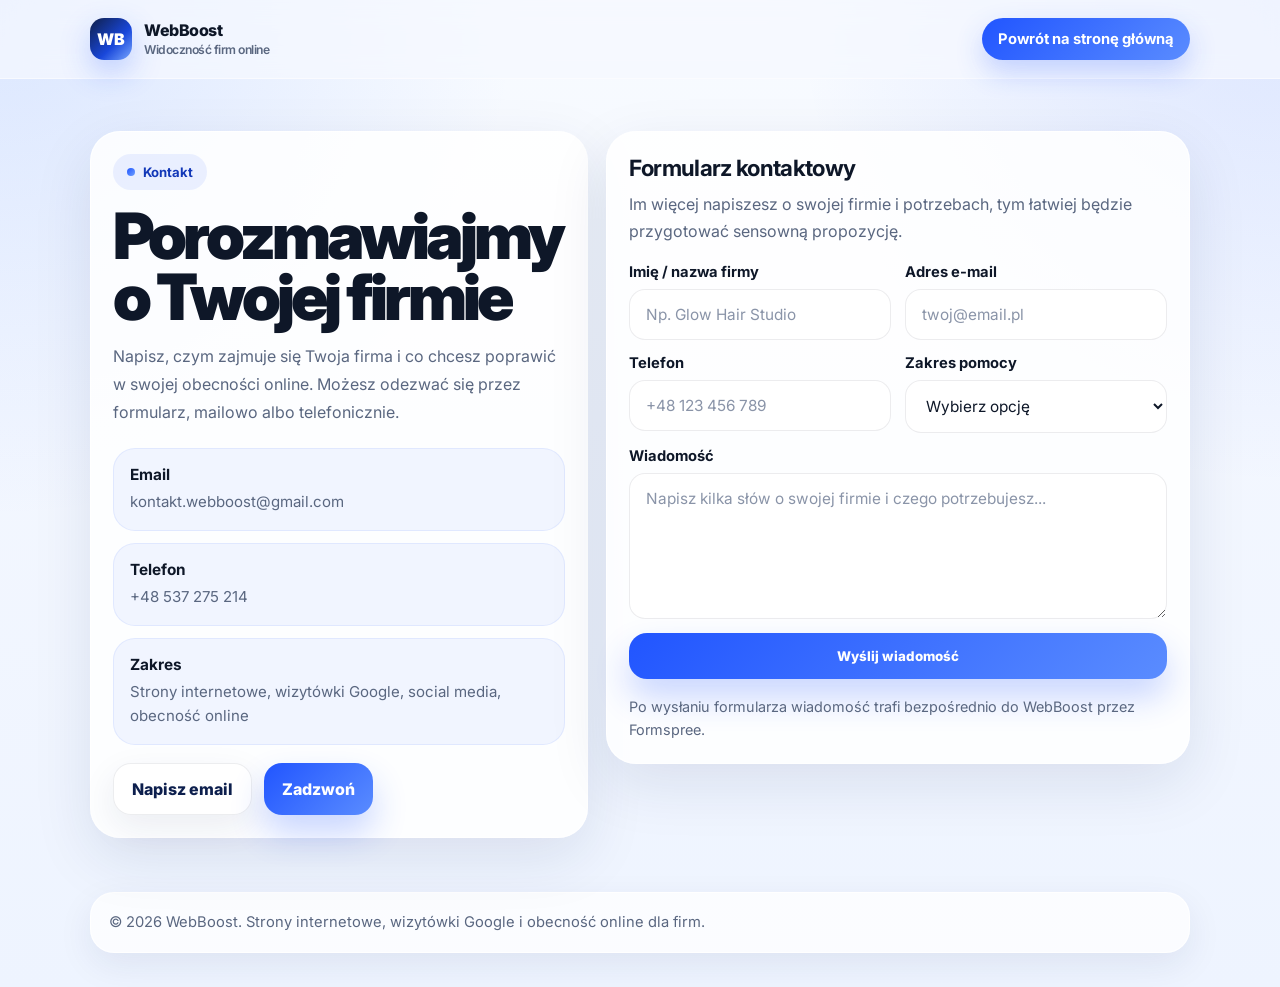
==== kontakt.html @ 1b273b96 "Create kontakt.html" ====
<!DOCTYPE html>
<html lang="pl">
<head>
  <meta charset="UTF-8" />
  <meta name="viewport" content="width=device-width, initial-scale=1.0" />
  <title>Kontakt — WebBoost</title>
  <meta
    name="description"
    content="Skontaktuj się z WebBoost w sprawie strony internetowej, wizytówki Google lub obecności firmy w internecie."
  />
  <link rel="preconnect" href="https://fonts.googleapis.com" />
  <link rel="preconnect" href="https://fonts.gstatic.com" crossorigin />
  <link
    href="https://fonts.googleapis.com/css2?family=Inter:wght@400;500;600;700;800;900&display=swap"
    rel="stylesheet"
  />

  <style>
    :root {
      --bg: #f5f8ff;
      --bg-soft: #edf3ff;
      --surface: rgba(255, 255, 255, 0.88);
      --surface-strong: #ffffff;
      --text: #0e1728;
      --text-soft: #5a6780;
      --line: rgba(16, 24, 40, 0.08);
      --primary: #2155ff;
      --primary-2: #5a8cff;
      --primary-dark: #1238b8;
      --accent: #0d1f4d;
      --shadow: 0 20px 60px rgba(22, 38, 90, 0.10);
      --shadow-soft: 0 12px 35px rgba(22, 38, 90, 0.08);
      --radius-xl: 30px;
      --radius-lg: 24px;
      --radius-md: 18px;
      --radius-sm: 14px;
      --container: 1100px;
      --transition: 0.3s ease;
    }

    * {
      box-sizing: border-box;
      margin: 0;
      padding: 0;
    }

    html {
      scroll-behavior: smooth;
    }

    body {
      font-family: "Inter", sans-serif;
      background:
        radial-gradient(circle at top left, rgba(90, 140, 255, 0.18), transparent 32%),
        radial-gradient(circle at top right, rgba(33, 85, 255, 0.12), transparent 30%),
        linear-gradient(180deg, #f8fbff 0%, #f3f7ff 42%, #eef4ff 100%);
      color: var(--text);
      min-height: 100vh;
      overflow-x: hidden;
    }

    a {
      text-decoration: none;
      color: inherit;
    }

    .container {
      width: min(100% - 28px, var(--container));
      margin: 0 auto;
    }

    .site-header {
      position: sticky;
      top: 0;
      z-index: 1000;
      backdrop-filter: blur(14px);
      background: rgba(245, 248, 255, 0.72);
      border-bottom: 1px solid rgba(255, 255, 255, 0.55);
    }

    .nav {
      display: flex;
      align-items: center;
      justify-content: space-between;
      gap: 16px;
      min-height: 78px;
    }

    .brand {
      display: flex;
      align-items: center;
      gap: 12px;
      font-weight: 800;
      font-size: 1rem;
      letter-spacing: -0.03em;
    }

    .brand-mark {
      width: 42px;
      height: 42px;
      border-radius: 14px;
      background: linear-gradient(135deg, #0f1f49 0%, #1947da 60%, #79a7ff 100%);
      display: grid;
      place-items: center;
      color: white;
      font-weight: 900;
      box-shadow: 0 12px 30px rgba(33, 85, 255, 0.25);
      flex-shrink: 0;
    }

    .brand-text span {
      display: block;
      line-height: 1;
    }

    .brand-text small {
      display: block;
      color: var(--text-soft);
      font-size: 0.76rem;
      font-weight: 600;
      margin-top: 4px;
    }

    .nav-back {
      display: inline-flex;
      align-items: center;
      justify-content: center;
      padding: 12px 16px;
      border-radius: 999px;
      background: linear-gradient(135deg, var(--primary), var(--primary-2));
      color: white;
      font-weight: 700;
      font-size: 0.92rem;
      box-shadow: 0 12px 28px rgba(33, 85, 255, 0.24);
      transition: var(--transition);
    }

    .nav-back:hover {
      transform: translateY(-2px);
    }

    .contact-page {
      padding: 36px 0 46px;
    }

    .contact-grid-main {
      display: grid;
      gap: 18px;
    }

    .contact-info,
    .contact-form-wrap {
      background: rgba(255,255,255,0.84);
      border: 1px solid rgba(255,255,255,0.92);
      border-radius: 30px;
      box-shadow: var(--shadow);
      padding: 22px;
    }

    .eyebrow {
      width: fit-content;
      display: inline-flex;
      align-items: center;
      gap: 8px;
      padding: 10px 14px;
      border-radius: 999px;
      background: rgba(33, 85, 255, 0.08);
      color: var(--primary-dark);
      font-weight: 700;
      font-size: 0.82rem;
      margin-bottom: 16px;
    }

    .dot {
      width: 8px;
      height: 8px;
      border-radius: 999px;
      background: linear-gradient(135deg, #2155ff, #6ea0ff);
    }

    h1 {
      font-size: clamp(2rem, 7vw, 4rem);
      line-height: 0.95;
      letter-spacing: -0.06em;
      font-weight: 900;
      margin-bottom: 14px;
    }

    .lead {
      color: var(--text-soft);
      line-height: 1.75;
      font-size: 1rem;
      margin-bottom: 22px;
    }

    .info-cards {
      display: grid;
      gap: 12px;
    }

    .info-card {
      padding: 16px;
      border-radius: 22px;
      background: rgba(33, 85, 255, 0.05);
      border: 1px solid rgba(33, 85, 255, 0.08);
    }

    .info-card strong {
      display: block;
      margin-bottom: 6px;
      font-size: 0.96rem;
    }

    .info-card span {
      color: var(--text-soft);
      line-height: 1.6;
      font-size: 0.94rem;
    }

    .quick-actions {
      display: flex;
      flex-direction: column;
      gap: 12px;
      margin-top: 18px;
    }

    .btn {
      border: none;
      cursor: pointer;
      font-family: inherit;
      transition: transform var(--transition), box-shadow var(--transition), background var(--transition);
    }

    .btn-primary,
    .btn-secondary {
      display: inline-flex;
      justify-content: center;
      align-items: center;
      gap: 10px;
      padding: 15px 18px;
      border-radius: 18px;
      font-weight: 800;
    }

    .btn-primary {
      background: linear-gradient(135deg, var(--primary), var(--primary-2));
      color: white;
      box-shadow: 0 18px 34px rgba(33, 85, 255, 0.24);
    }

    .btn-secondary {
      background: rgba(255,255,255,0.85);
      color: var(--accent);
      border: 1px solid rgba(20, 30, 60, 0.08);
      box-shadow: var(--shadow-soft);
    }

    .btn:hover {
      transform: translateY(-2px);
    }

    .contact-form-wrap h2 {
      font-size: 1.4rem;
      margin-bottom: 10px;
      letter-spacing: -0.03em;
    }

    .contact-form-wrap p {
      color: var(--text-soft);
      line-height: 1.7;
      margin-bottom: 18px;
    }

    .contact-form {
      display: grid;
      gap: 14px;
    }

    .form-grid {
      display: grid;
      gap: 14px;
    }

    .form-group {
      display: flex;
      flex-direction: column;
      gap: 8px;
    }

    .form-group label {
      font-size: 0.92rem;
      font-weight: 700;
      color: var(--text);
    }

    .form-group input,
    .form-group select,
    .form-group textarea {
      width: 100%;
      border: 1px solid rgba(16, 24, 40, 0.08);
      background: rgba(255,255,255,0.88);
      color: var(--text);
      border-radius: 16px;
      padding: 15px 16px;
      font-size: 0.96rem;
      font-family: inherit;
      outline: none;
      transition: 0.25s ease;
      box-shadow: inset 0 1px 0 rgba(255,255,255,0.4);
    }

    .form-group input::placeholder,
    .form-group textarea::placeholder {
      color: #8a94a8;
    }

    .form-group textarea {
      resize: vertical;
      min-height: 140px;
    }

    .form-group input:focus,
    .form-group select:focus,
    .form-group textarea:focus {
      border-color: rgba(33, 85, 255, 0.35);
      box-shadow: 0 0 0 4px rgba(33, 85, 255, 0.08);
    }

    .submit-btn {
      width: 100%;
    }

    .form-note {
      color: var(--text-soft);
      font-size: 0.9rem;
      line-height: 1.6;
      margin-top: 2px;
    }

    .success-box {
      display: none;
      margin-top: 14px;
      padding: 14px 16px;
      border-radius: 16px;
      background: rgba(30, 166, 114, 0.10);
      border: 1px solid rgba(30, 166, 114, 0.18);
      color: #11704d;
      font-weight: 700;
      line-height: 1.5;
    }

    .site-footer {
      padding: 0 0 34px;
    }

    .footer-box {
      padding: 18px;
      border-radius: 24px;
      background: rgba(255,255,255,0.75);
      border: 1px solid rgba(255,255,255,0.88);
      box-shadow: var(--shadow-soft);
      color: var(--text-soft);
      font-size: 0.92rem;
      line-height: 1.6;
    }

    @media (min-width: 760px) {
      .quick-actions {
        flex-direction: row;
      }

      .form-grid {
        grid-template-columns: repeat(2, 1fr);
      }

      .form-group.full {
        grid-column: 1 / -1;
      }
    }

    @media (min-width: 980px) {
      .contact-page {
        padding: 52px 0 54px;
      }

      .contact-grid-main {
        grid-template-columns: 0.92fr 1.08fr;
        align-items: start;
      }
    }
  </style>
</head>
<body>
  <header class="site-header">
    <div class="container nav">
      <a href="index.html" class="brand">
        <div class="brand-mark">WB</div>
        <div class="brand-text">
          <span>WebBoost</span>
          <small>Widoczność firm online</small>
        </div>
      </a>

      <a href="index.html" class="nav-back">Powrót na stronę główną</a>
    </div>
  </header>

  <main class="contact-page">
    <div class="container">
      <div class="contact-grid-main">
        <section class="contact-info">
          <div class="eyebrow">
            <span class="dot"></span>
            Kontakt
          </div>

          <h1>Porozmawiajmy o Twojej firmie</h1>
          <p class="lead">
            Napisz, czym zajmuje się Twoja firma i co chcesz poprawić w swojej obecności online.
            Możesz odezwać się przez formularz, mailowo albo telefonicznie.
          </p>

          <div class="info-cards">
            <div class="info-card">
              <strong>Email</strong>
              <span>kontakt.webboost@gmail.com</span>
            </div>

            <div class="info-card">
              <strong>Telefon</strong>
              <span>+48 537 275 214</span>
            </div>

            <div class="info-card">
              <strong>Zakres</strong>
              <span>Strony internetowe, wizytówki Google, social media, obecność online</span>
            </div>
          </div>

          <div class="quick-actions">
            <a href="mailto:kontakt.webboost@gmail.com" class="btn btn-secondary">Napisz email</a>
            <a href="tel:+48537275214" class="btn btn-primary">Zadzwoń</a>
          </div>
        </section>

        <section class="contact-form-wrap">
          <h2>Formularz kontaktowy</h2>
          <p>
            Im więcej napiszesz o swojej firmie i potrzebach, tym łatwiej będzie przygotować sensowną propozycję.
          </p>

          <form
            action="https://formspree.io/f/mykndgko"
            method="POST"
            class="contact-form"
            id="contactForm"
          >
            <div class="form-grid">
              <div class="form-group">
                <label for="name">Imię / nazwa firmy</label>
                <input type="text" id="name" name="name" placeholder="Np. Glow Hair Studio" required>
              </div>

              <div class="form-group">
                <label for="email">Adres e-mail</label>
                <input type="email" id="email" name="email" placeholder="twoj@email.pl" required>
              </div>

              <div class="form-group">
                <label for="phone">Telefon</label>
                <input type="tel" id="phone" name="phone" placeholder="+48 123 456 789">
              </div>

              <div class="form-group">
                <label for="service">Zakres pomocy</label>
                <select id="service" name="service" required>
                  <option value="">Wybierz opcję</option>
                  <option value="strona-internetowa">Strona internetowa</option>
                  <option value="wizytowka-google">Wizytówka Google</option>
                  <option value="social-media">Social media</option>
                  <option value="kompleksowa-obecnosc">Kompleksowa obecność online</option>
                </select>
              </div>
            </div>

            <div class="form-group full">
              <label for="message">Wiadomość</label>
              <textarea
                id="message"
                name="message"
                rows="6"
                placeholder="Napisz kilka słów o swojej firmie i czego potrzebujesz..."
                required
              ></textarea>
            </div>

            <input type="hidden" name="_subject" value="Nowa wiadomość ze strony WebBoost">

            <button type="submit" class="btn btn-primary submit-btn">
              Wyślij wiadomość
            </button>

            <div class="form-note">
              Po wysłaniu formularza wiadomość trafi bezpośrednio do WebBoost przez Formspree.
            </div>

            <div class="success-box" id="successBox">
              Dziękuję! Wiadomość została wysłana.
            </div>
          </form>
        </section>
      </div>
    </div>
  </main>

  <footer class="site-footer">
    <div class="container">
      <div class="footer-box">
        © 2026 WebBoost. Strony internetowe, wizytówki Google i obecność online dla firm.
      </div>
    </div>
  </footer>

  <script>
    const form = document.getElementById("contactForm");
    const successBox = document.getElementById("successBox");

    if (form) {
      form.addEventListener("submit", async function (e) {
        e.preventDefault();

        const data = new FormData(form);

        try {
          const response = await fetch(form.action, {
            method: form.method,
            body: data,
            headers: {
              "Accept": "application/json"
            }
          });

          if (response.ok) {
            form.reset();
            successBox.style.display = "block";
            successBox.scrollIntoView({ behavior: "smooth", block: "nearest" });
          } else {
            alert("Nie udało się wysłać formularza. Spróbuj ponownie.");
          }
        } catch (error) {
          alert("Wystąpił błąd. Spróbuj ponownie później.");
        }
      });
    }
  </script>
</body>
</html>
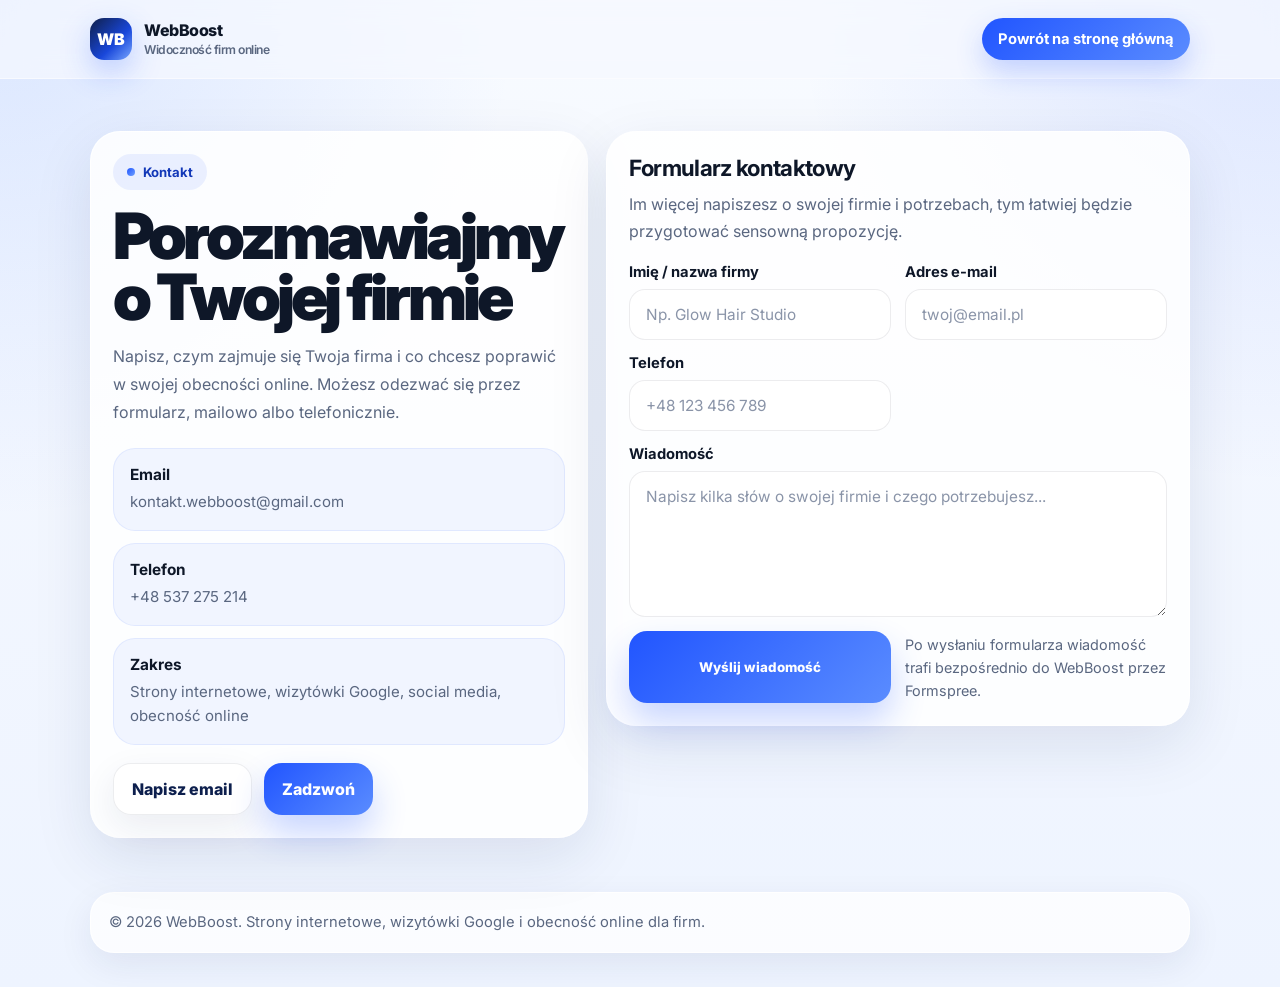
==== commit 1eb50a65: "Remove service selection from kontakt.html Removed the service selection dropdown from the contact f" ====
--- a/kontakt.html
+++ b/kontakt.html
@@ -470,19 +470,6 @@
                 <label for="phone">Telefon</label>
                 <input type="tel" id="phone" name="phone" placeholder="+48 123 456 789">
               </div>
-
-              <div class="form-group">
-                <label for="service">Zakres pomocy</label>
-                <select id="service" name="service" required>
-                  <option value="">Wybierz opcję</option>
-                  <option value="strona-internetowa">Strona internetowa</option>
-                  <option value="wizytowka-google">Wizytówka Google</option>
-                  <option value="social-media">Social media</option>
-                  <option value="kompleksowa-obecnosc">Kompleksowa obecność online</option>
-                </select>
-              </div>
-            </div>
-
             <div class="form-group full">
               <label for="message">Wiadomość</label>
               <textarea
